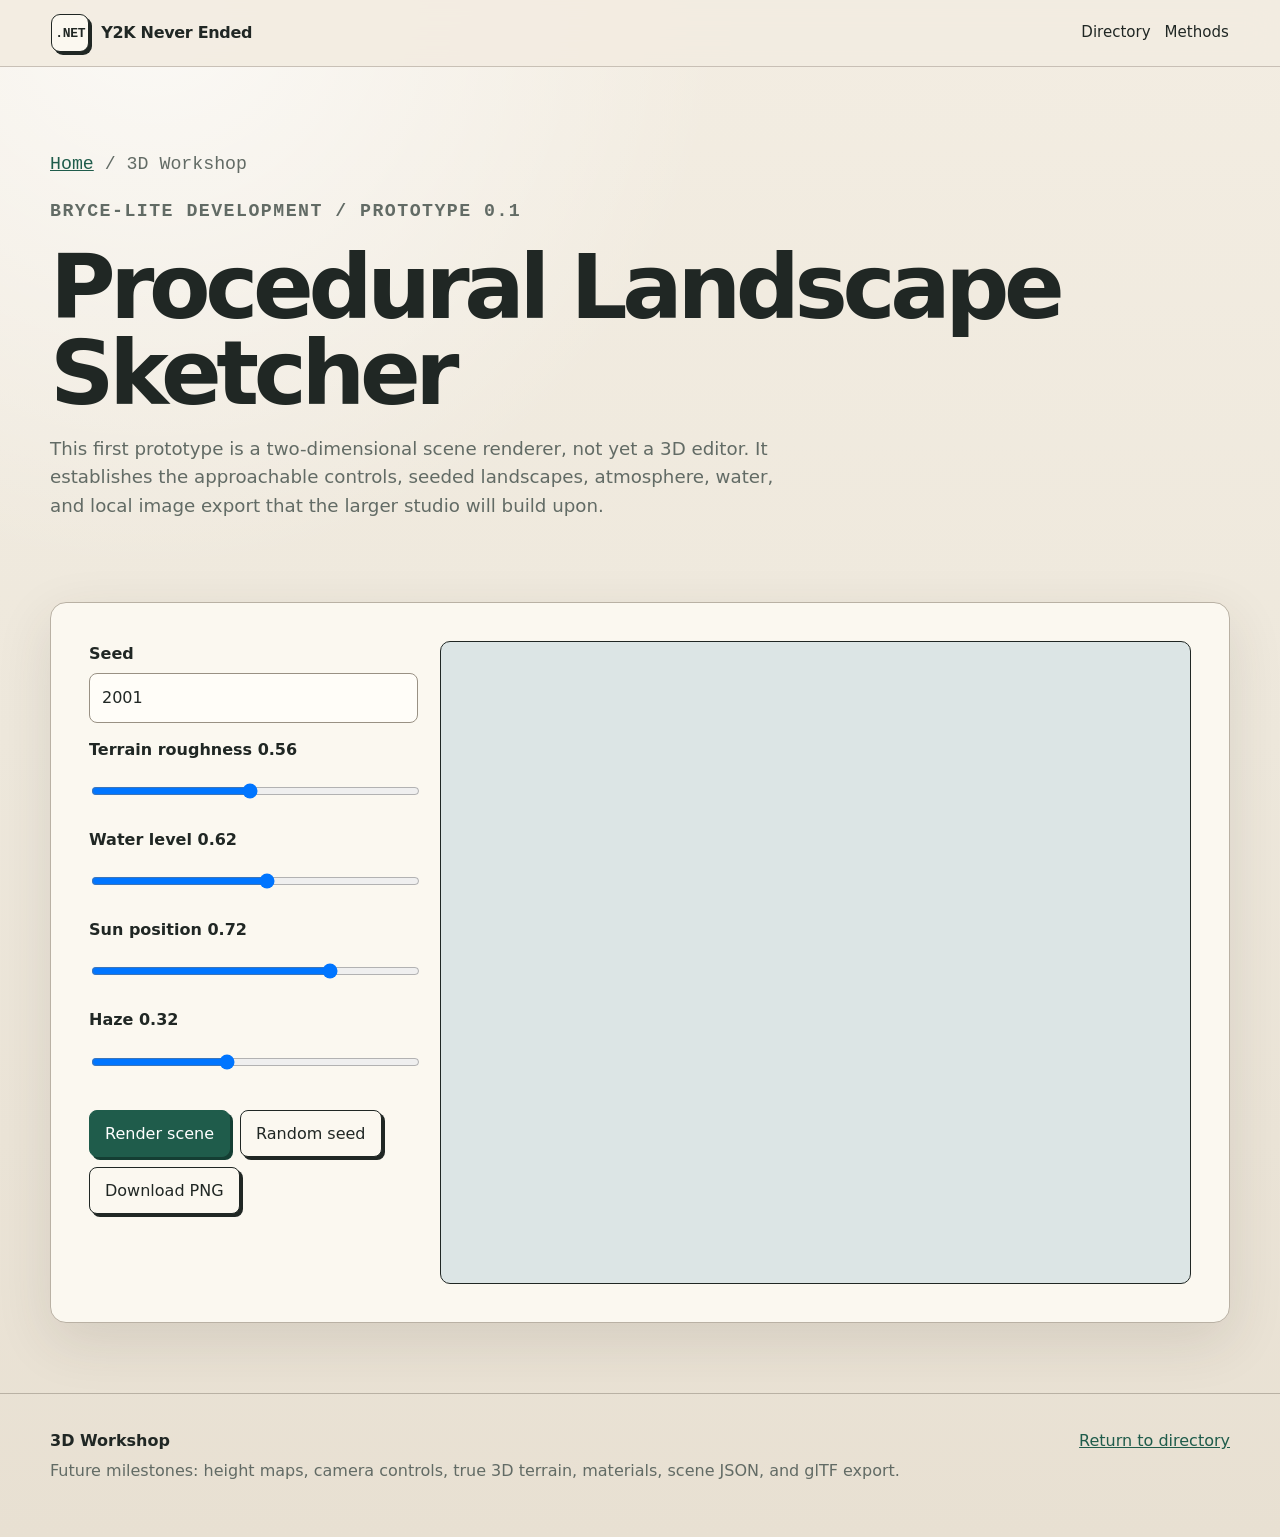
==== 3d/index.html @ ad069b00 "Add procedural landscape sketcher interface" ====
<!doctype html>
<html lang="en">
<head>
  <meta charset="utf-8" />
  <meta name="viewport" content="width=device-width, initial-scale=1" />
  <meta name="description" content="A free procedural landscape sketcher and early Bryce-inspired browser studio prototype." />
  <title>Landscape Sketcher — Y2K Never Ended .Net</title>
  <link rel="stylesheet" href="../styles.css" />
</head>
<body>
  <a class="skip-link" href="#main">Skip to content</a>
  <header class="site-header"><a class="brand" href="../index.html"><span class="brand-mark">.NET</span><span>Y2K Never Ended</span></a><nav><a href="../index.html#directory">Directory</a><a href="../methods/index.html">Methods</a></nav></header>
  <main id="main" class="shell">
    <section class="page-hero">
      <p class="breadcrumb"><a href="../index.html">Home</a> / 3D Workshop</p>
      <p class="eyebrow">BRYCE-LITE DEVELOPMENT / PROTOTYPE 0.1</p>
      <h1>Procedural Landscape Sketcher</h1>
      <p>This first prototype is a two-dimensional scene renderer, not yet a 3D editor. It establishes the approachable controls, seeded landscapes, atmosphere, water, and local image export that the larger studio will build upon.</p>
    </section>

    <section class="workbench two-column">
      <div class="stack">
        <div class="field"><label for="seed">Seed</label><input id="seed" type="number" value="2001" min="1" max="999999" /></div>
        <div class="field"><label for="roughness">Terrain roughness <output id="roughnessOut">0.56</output></label><input id="roughness" type="range" min="0.15" max="1" step="0.01" value="0.56" /></div>
        <div class="field"><label for="water">Water level <output id="waterOut">0.62</output></label><input id="water" type="range" min="0.35" max="0.85" step="0.01" value="0.62" /></div>
        <div class="field"><label for="sunX">Sun position <output id="sunXOut">0.72</output></label><input id="sunX" type="range" min="0.08" max="0.92" step="0.01" value="0.72" /></div>
        <div class="field"><label for="haze">Haze <output id="hazeOut">0.32</output></label><input id="haze" type="range" min="0" max="0.8" step="0.01" value="0.32" /></div>
        <div class="action-row"><button id="render" class="primary">Render scene</button><button id="randomize">Random seed</button><button id="download">Download PNG</button></div>
        <p class="feedback" id="sceneStatus" aria-live="polite"></p>
      </div>
      <div class="canvas-wrap"><canvas id="scene" width="1280" height="720">Your browser does not support canvas.</canvas></div>
    </section>
  </main>
  <footer class="site-footer"><div class="shell footer-grid"><div><strong>3D Workshop</strong><p>Future milestones: height maps, camera controls, true 3D terrain, materials, scene JSON, and glTF export.</p></div><div><a href="../index.html">Return to directory</a></div></div></footer>
  <script src="landscape.js"></script>
</body>
</html>
---- styles.css ----
:root {
  color-scheme: light;
  --paper: #eee8dc;
  --paper-deep: #e2dacb;
  --ink: #202724;
  --muted: #626b65;
  --line: #b9b1a4;
  --panel: rgba(255, 253, 247, 0.82);
  --panel-solid: #fbf8f0;
  --green: #1f5c4b;
  --green-soft: #d9e9df;
  --blue: #315d72;
  --amber: #8a5a20;
  --red: #8b3d36;
  --shadow: 0 18px 55px rgba(60, 51, 41, 0.12);
  --radius: 16px;
  --mono: "SFMono-Regular", Consolas, "Liberation Mono", monospace;
  --sans: Inter, ui-sans-serif, system-ui, -apple-system, BlinkMacSystemFont, "Segoe UI", sans-serif;
}

* { box-sizing: border-box; }
html { scroll-behavior: smooth; }
body {
  margin: 0;
  background:
    radial-gradient(circle at 12% 0%, rgba(255,255,255,.7), transparent 30%),
    linear-gradient(180deg, #f3ede2 0%, var(--paper) 48%, #e8e0d2 100%);
  color: var(--ink);
  font-family: var(--sans);
  line-height: 1.58;
}
a { color: var(--green); }
a:hover { color: #123f33; }
button, input, textarea, select { font: inherit; }
button, .button { min-height: 44px; }
img, canvas { max-width: 100%; }

.skip-link {
  position: fixed;
  left: 12px;
  top: -80px;
  background: var(--ink);
  color: white;
  padding: 10px 14px;
  z-index: 1000;
}
.skip-link:focus { top: 12px; }

.site-header {
  position: sticky;
  top: 0;
  z-index: 50;
  display: flex;
  align-items: center;
  justify-content: space-between;
  gap: 20px;
  padding: 14px clamp(18px, 4vw, 56px);
  border-bottom: 1px solid rgba(110, 100, 88, .32);
  background: rgba(242, 236, 225, .92);
  backdrop-filter: blur(15px);
}
.brand {
  display: flex;
  align-items: center;
  gap: 12px;
  color: var(--ink);
  text-decoration: none;
  font-weight: 800;
  letter-spacing: -.02em;
}
.brand-mark {
  display: grid;
  place-items: center;
  width: 38px;
  height: 38px;
  border: 1px solid var(--ink);
  border-radius: 9px;
  background: var(--panel-solid);
  font: 700 13px var(--mono);
  box-shadow: 3px 3px 0 var(--ink);
}
.site-header nav { display: flex; flex-wrap: wrap; gap: 14px; }
.site-header nav a { color: var(--ink); text-decoration: none; font-size: .94rem; }
.site-header nav a:hover { text-decoration: underline; }

.shell { width: min(1180px, calc(100% - 36px)); margin-inline: auto; }
.hero { padding: clamp(72px, 10vw, 135px) 0 68px; }
.eyebrow, .kicker, .status, .tag {
  font-family: var(--mono);
  letter-spacing: .08em;
  text-transform: uppercase;
  font-size: .78rem;
}
.eyebrow { color: var(--green); font-weight: 700; }
.hero h1 {
  max-width: 960px;
  margin: 15px 0 22px;
  font-size: clamp(3rem, 8vw, 7.8rem);
  line-height: .9;
  letter-spacing: -.07em;
}
.hero h1 span { display: block; color: var(--green); }
.hero-copy { max-width: 790px; font-size: clamp(1.08rem, 2vw, 1.35rem); color: #3f4843; }
.hero-actions { display: flex; flex-wrap: wrap; gap: 12px; margin-top: 30px; }
.button, button {
  display: inline-flex;
  align-items: center;
  justify-content: center;
  gap: 8px;
  border: 1px solid var(--ink);
  border-radius: 8px;
  padding: 10px 15px;
  background: var(--panel-solid);
  color: var(--ink);
  text-decoration: none;
  cursor: pointer;
  box-shadow: 3px 3px 0 var(--ink);
  transition: transform .12s ease, box-shadow .12s ease;
}
.button:hover, button:hover { color: var(--ink); transform: translate(1px, 1px); box-shadow: 2px 2px 0 var(--ink); }
.button.primary, button.primary { background: var(--green); color: white; border-color: var(--green); box-shadow: 3px 3px 0 #143e33; }
.button.quiet { box-shadow: none; border-color: var(--line); }

.promise-strip {
  display: grid;
  grid-template-columns: repeat(4, 1fr);
  gap: 1px;
  border: 1px solid var(--line);
  background: var(--line);
  border-radius: var(--radius);
  overflow: hidden;
  box-shadow: var(--shadow);
}
.promise-strip div { padding: 22px; background: var(--panel-solid); }
.promise-strip strong { display: block; margin-bottom: 4px; }
.promise-strip span { color: var(--muted); font-size: .92rem; }

.section { padding: 80px 0; }
.section-heading { display: grid; grid-template-columns: .8fr 1.2fr; gap: 45px; margin-bottom: 30px; }
.section-heading h2 { margin: 0; font-size: clamp(2.1rem, 4vw, 4.2rem); line-height: 1; letter-spacing: -.045em; }
.section-heading p { margin: 0; color: var(--muted); font-size: 1.08rem; }

.directory-grid { display: grid; grid-template-columns: repeat(12, 1fr); gap: 16px; }
.directory-card {
  grid-column: span 4;
  min-height: 270px;
  display: flex;
  flex-direction: column;
  padding: 24px;
  border: 1px solid var(--line);
  border-radius: var(--radius);
  background: var(--panel);
  box-shadow: var(--shadow);
}
.directory-card.large { grid-column: span 6; }
.directory-card h3 { margin: 16px 0 8px; font-size: 1.55rem; letter-spacing: -.025em; }
.directory-card p { color: var(--muted); }
.directory-card .card-link { margin-top: auto; font-weight: 700; }
.status { align-self: flex-start; padding: 5px 8px; border: 1px solid var(--line); border-radius: 999px; background: white; }
.status.live { color: var(--green); border-color: #7fa996; background: #edf7f0; }
.status.building { color: var(--amber); background: #fff5df; }

.rule-grid { display: grid; grid-template-columns: repeat(3, 1fr); gap: 16px; }
.rule { border-top: 1px solid var(--ink); padding-top: 15px; }
.rule strong { display: block; margin-bottom: 6px; }
.rule p { color: var(--muted); margin: 0; }

.notice, .workbench, .content-panel {
  border: 1px solid var(--line);
  border-radius: var(--radius);
  background: var(--panel-solid);
  box-shadow: var(--shadow);
}
.notice { padding: 20px; }
.notice strong { color: var(--green); }

.page-hero { padding: 65px 0 35px; }
.page-hero h1 { margin: 10px 0 14px; font-size: clamp(2.6rem, 7vw, 6rem); line-height: .96; letter-spacing: -.06em; }
.page-hero p { max-width: 760px; color: var(--muted); font-size: 1.14rem; }
.breadcrumb { font-family: var(--mono); font-size: .82rem; }

.workbench { padding: clamp(20px, 4vw, 38px); margin: 28px 0 70px; }
.form-grid { display: grid; grid-template-columns: repeat(2, 1fr); gap: 18px; }
.field { display: grid; gap: 7px; }
.field.full { grid-column: 1 / -1; }
.field label { font-weight: 700; }
.field small { color: var(--muted); }
input, textarea, select {
  width: 100%;
  border: 1px solid #999184;
  border-radius: 8px;
  padding: 11px 12px;
  background: #fffdf8;
  color: var(--ink);
}
textarea { min-height: 116px; resize: vertical; }
input:focus, textarea:focus, select:focus, button:focus-visible, a:focus-visible {
  outline: 3px solid rgba(49, 93, 114, .35);
  outline-offset: 2px;
}
.output-box { margin-top: 24px; }
.output-box textarea { min-height: 330px; font-family: var(--mono); font-size: .88rem; }
.action-row { display: flex; flex-wrap: wrap; gap: 10px; margin-top: 12px; }
.feedback { min-height: 1.5em; color: var(--green); font-weight: 700; }

.keyboard { display: grid; grid-template-columns: repeat(13, minmax(42px, 1fr)); gap: 6px; margin: 25px 0; }
.key { position: relative; min-height: 160px; padding: 10px 5px; align-items: flex-end; background: #fffdf8; box-shadow: 2px 2px 0 var(--ink); user-select: none; touch-action: none; }
.key.sharp { background: #2a302d; color: white; min-height: 115px; align-self: start; }
.key.active { background: var(--green-soft); transform: translate(1px,1px); box-shadow: 1px 1px 0 var(--ink); }
.control-grid { display: grid; grid-template-columns: repeat(5, 1fr); gap: 14px; }
.control-grid output { font-family: var(--mono); color: var(--green); }

.canvas-wrap { border: 1px solid var(--ink); border-radius: 10px; overflow: hidden; background: #dce5e5; }
.canvas-wrap canvas { display: block; width: 100%; height: auto; }
.two-column { display: grid; grid-template-columns: minmax(260px,.7fr) minmax(0,1.6fr); gap: 22px; }
.stack { display: grid; gap: 14px; }

.record-list, .method-list { display: grid; gap: 14px; }
.record, .method-step { padding: 20px; border: 1px solid var(--line); border-radius: 12px; background: var(--panel-solid); }
.record h2, .method-step h2 { margin: 0 0 8px; }
.record p, .method-step p { color: var(--muted); }

.site-footer { margin-top: 60px; border-top: 1px solid var(--line); padding: 34px 0 50px; }
.footer-grid { display: flex; justify-content: space-between; gap: 30px; flex-wrap: wrap; }
.footer-grid p { margin: 4px 0; color: var(--muted); }

@media (max-width: 900px) {
  .promise-strip { grid-template-columns: repeat(2, 1fr); }
  .section-heading, .two-column { grid-template-columns: 1fr; }
  .directory-card, .directory-card.large { grid-column: span 6; }
  .control-grid { grid-template-columns: repeat(2, 1fr); }
  .keyboard { grid-template-columns: repeat(7, 1fr); }
}
@media (max-width: 620px) {
  .site-header { align-items: flex-start; flex-direction: column; }
  .site-header nav { gap: 10px; }
  .hero { padding-top: 55px; }
  .promise-strip, .form-grid, .rule-grid { grid-template-columns: 1fr; }
  .directory-card, .directory-card.large { grid-column: 1 / -1; }
  .field.full { grid-column: auto; }
  .keyboard { grid-template-columns: repeat(5, 1fr); }
  .key, .key.sharp { min-height: 86px; }
}
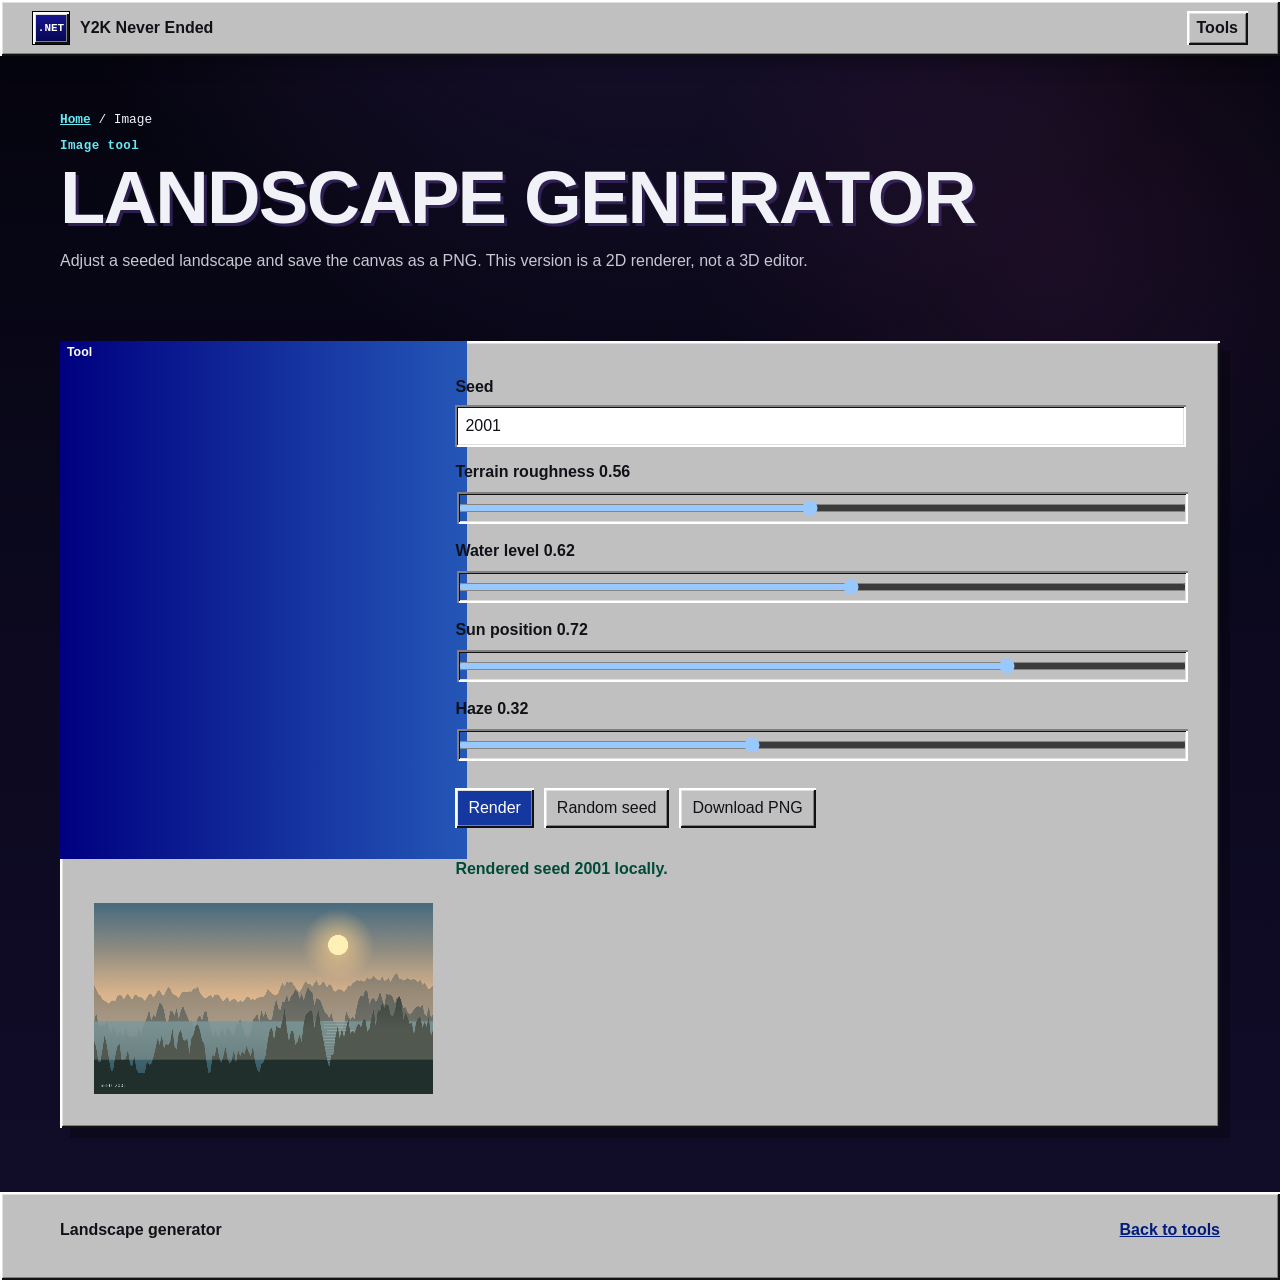
==== commit bf27d84b: "Simplify landscape generator copy" ====
--- a/3d/index.html
+++ b/3d/index.html
@@ -3,19 +3,19 @@
 <head>
   <meta charset="utf-8" />
   <meta name="viewport" content="width=device-width, initial-scale=1" />
-  <meta name="description" content="A free procedural landscape sketcher and early Bryce-inspired browser studio prototype." />
-  <title>Landscape Sketcher — Y2K Never Ended .Net</title>
+  <meta name="description" content="A procedural landscape generator with local PNG export." />
+  <title>Landscape Generator — Y2K Never Ended .Net</title>
   <link rel="stylesheet" href="../styles.css" />
 </head>
 <body>
   <a class="skip-link" href="#main">Skip to content</a>
-  <header class="site-header"><a class="brand" href="../index.html"><span class="brand-mark">.NET</span><span>Y2K Never Ended</span></a><nav><a href="../index.html#directory">Directory</a><a href="../methods/index.html">Methods</a></nav></header>
+  <header class="site-header"><a class="brand" href="../index.html"><span class="brand-mark">.NET</span><span>Y2K Never Ended</span></a><nav><a href="../index.html#tools">Tools</a></nav></header>
   <main id="main" class="shell">
     <section class="page-hero">
-      <p class="breadcrumb"><a href="../index.html">Home</a> / 3D Workshop</p>
-      <p class="eyebrow">BRYCE-LITE DEVELOPMENT / PROTOTYPE 0.1</p>
-      <h1>Procedural Landscape Sketcher</h1>
-      <p>This first prototype is a two-dimensional scene renderer, not yet a 3D editor. It establishes the approachable controls, seeded landscapes, atmosphere, water, and local image export that the larger studio will build upon.</p>
+      <p class="breadcrumb"><a href="../index.html">Home</a> / Image</p>
+      <p class="eyebrow">Image tool</p>
+      <h1>Landscape generator</h1>
+      <p>Adjust a seeded landscape and save the canvas as a PNG. This version is a 2D renderer, not a 3D editor.</p>
     </section>
 
     <section class="workbench two-column">
@@ -25,13 +25,13 @@
         <div class="field"><label for="water">Water level <output id="waterOut">0.62</output></label><input id="water" type="range" min="0.35" max="0.85" step="0.01" value="0.62" /></div>
         <div class="field"><label for="sunX">Sun position <output id="sunXOut">0.72</output></label><input id="sunX" type="range" min="0.08" max="0.92" step="0.01" value="0.72" /></div>
         <div class="field"><label for="haze">Haze <output id="hazeOut">0.32</output></label><input id="haze" type="range" min="0" max="0.8" step="0.01" value="0.32" /></div>
-        <div class="action-row"><button id="render" class="primary">Render scene</button><button id="randomize">Random seed</button><button id="download">Download PNG</button></div>
+        <div class="action-row"><button id="render" class="primary">Render</button><button id="randomize">Random seed</button><button id="download">Download PNG</button></div>
         <p class="feedback" id="sceneStatus" aria-live="polite"></p>
       </div>
       <div class="canvas-wrap"><canvas id="scene" width="1280" height="720">Your browser does not support canvas.</canvas></div>
     </section>
   </main>
-  <footer class="site-footer"><div class="shell footer-grid"><div><strong>3D Workshop</strong><p>Future milestones: height maps, camera controls, true 3D terrain, materials, scene JSON, and glTF export.</p></div><div><a href="../index.html">Return to directory</a></div></div></footer>
+  <footer class="site-footer"><div class="shell footer-grid"><div><strong>Landscape generator</strong></div><div><a href="../index.html">Back to tools</a></div></div></footer>
   <script src="landscape.js"></script>
 </body>
 </html>
--- a/styles.css
+++ b/styles.css
@@ -1,48 +1,82 @@
 :root {
-  color-scheme: light;
-  --paper: #eee8dc;
-  --paper-deep: #e2dacb;
-  --ink: #202724;
-  --muted: #626b65;
-  --line: #b9b1a4;
-  --panel: rgba(255, 253, 247, 0.82);
-  --panel-solid: #fbf8f0;
-  --green: #1f5c4b;
-  --green-soft: #d9e9df;
-  --blue: #315d72;
-  --amber: #8a5a20;
-  --red: #8b3d36;
-  --shadow: 0 18px 55px rgba(60, 51, 41, 0.12);
-  --radius: 16px;
-  --mono: "SFMono-Regular", Consolas, "Liberation Mono", monospace;
-  --sans: Inter, ui-sans-serif, system-ui, -apple-system, BlinkMacSystemFont, "Segoe UI", sans-serif;
+  color-scheme: dark;
+  --space: #070718;
+  --space-2: #11102a;
+  --win-gray: #c0c0c0;
+  --win-light: #ffffff;
+  --win-mid: #dfdfdf;
+  --win-shadow: #808080;
+  --win-dark: #111111;
+  --win-blue: #000080;
+  --ink: #111118;
+  --muted: #4e4e5e;
+  --cyan: #69e8f2;
+  --pink: #d98acb;
+  --violet: #9e8bd8;
+  --yellow: #e8df91;
+  --green: #007b63;
+  --amber: #825400;
+  --mono: "Lucida Console", "Courier New", monospace;
+  --sans: Tahoma, "MS Sans Serif", Verdana, Arial, sans-serif;
+  --display: Impact, Haettenschweiler, "Arial Black", sans-serif;
+  --outset: inset 2px 2px 0 var(--win-light), inset -2px -2px 0 var(--win-dark), inset 3px 3px 0 var(--win-mid), inset -3px -3px 0 var(--win-shadow);
+  --inset: inset 2px 2px 0 var(--win-shadow), inset -2px -2px 0 var(--win-light), inset 3px 3px 0 var(--win-dark), inset -3px -3px 0 var(--win-mid);
 }
 
 * { box-sizing: border-box; }
-html { scroll-behavior: smooth; }
+html { scroll-behavior: smooth; background: var(--space); }
 body {
+  min-height: 100vh;
   margin: 0;
+  overflow-x: hidden;
+  color: #f3f3fa;
+  font-family: var(--sans);
+  line-height: 1.5;
   background:
-    radial-gradient(circle at 12% 0%, rgba(255,255,255,.7), transparent 30%),
-    linear-gradient(180deg, #f3ede2 0%, var(--paper) 48%, #e8e0d2 100%);
-  color: var(--ink);
-  font-family: var(--sans);
-  line-height: 1.58;
-}
-a { color: var(--green); }
-a:hover { color: #123f33; }
+    radial-gradient(circle at 50% -20%, rgba(116, 73, 190, .28), transparent 38%),
+    radial-gradient(circle at 82% 18%, rgba(190, 72, 161, .12), transparent 24%),
+    linear-gradient(180deg, #04040d 0%, #0c0920 52%, #120d2a 100%);
+}
+body::before {
+  content: "";
+  position: fixed;
+  inset: 0;
+  z-index: -2;
+  pointer-events: none;
+  opacity: .65;
+  background-image:
+    radial-gradient(circle, rgba(255,255,255,.9) 0 1px, transparent 1.4px),
+    radial-gradient(circle, rgba(105,232,242,.72) 0 1px, transparent 1.5px),
+    radial-gradient(circle, rgba(217,138,203,.58) 0 1px, transparent 1.5px);
+  background-size: 94px 94px, 157px 157px, 239px 239px;
+  background-position: 12px 18px, 48px 73px, 115px 31px;
+}
+body::after {
+  content: "";
+  position: fixed;
+  inset: 0;
+  z-index: -1;
+  pointer-events: none;
+  opacity: .08;
+  background: repeating-linear-gradient(0deg, transparent 0 3px, #fff 3px 4px);
+}
+
+main, .site-header, .site-footer { position: relative; z-index: 1; }
+a { color: #001b7b; font-weight: 700; }
+a:hover { color: #65005c; }
 button, input, textarea, select { font: inherit; }
-button, .button { min-height: 44px; }
+button, .button { min-height: 40px; }
 img, canvas { max-width: 100%; }
 
 .skip-link {
   position: fixed;
   left: 12px;
-  top: -80px;
-  background: var(--ink);
-  color: white;
-  padding: 10px 14px;
+  top: -90px;
   z-index: 1000;
+  padding: 9px 13px;
+  background: var(--win-gray);
+  color: var(--ink);
+  box-shadow: var(--outset);
 }
 .skip-link:focus { top: 12px; }
 
@@ -53,179 +87,256 @@
   display: flex;
   align-items: center;
   justify-content: space-between;
-  gap: 20px;
-  padding: 14px clamp(18px, 4vw, 56px);
-  border-bottom: 1px solid rgba(110, 100, 88, .32);
-  background: rgba(242, 236, 225, .92);
-  backdrop-filter: blur(15px);
+  gap: 18px;
+  min-height: 56px;
+  padding: 8px clamp(12px, 3vw, 32px);
+  color: var(--ink);
+  background: var(--win-gray);
+  box-shadow: var(--outset), 0 6px 18px rgba(0,0,0,.34);
 }
 .brand {
   display: flex;
   align-items: center;
-  gap: 12px;
+  gap: 10px;
   color: var(--ink);
   text-decoration: none;
-  font-weight: 800;
-  letter-spacing: -.02em;
+  font-weight: 700;
 }
 .brand-mark {
   display: grid;
   place-items: center;
   width: 38px;
-  height: 38px;
-  border: 1px solid var(--ink);
-  border-radius: 9px;
-  background: var(--panel-solid);
-  font: 700 13px var(--mono);
-  box-shadow: 3px 3px 0 var(--ink);
-}
-.site-header nav { display: flex; flex-wrap: wrap; gap: 14px; }
-.site-header nav a { color: var(--ink); text-decoration: none; font-size: .94rem; }
-.site-header nav a:hover { text-decoration: underline; }
-
-.shell { width: min(1180px, calc(100% - 36px)); margin-inline: auto; }
-.hero { padding: clamp(72px, 10vw, 135px) 0 68px; }
+  height: 34px;
+  color: #fff;
+  background: linear-gradient(180deg, #181897, #05054d);
+  border: 1px solid #000;
+  box-shadow: var(--outset);
+  font: 700 11px var(--mono);
+}
+.site-header nav { display: flex; flex-wrap: wrap; gap: 8px; }
+.site-header nav a {
+  display: inline-flex;
+  align-items: center;
+  min-height: 32px;
+  padding: 5px 10px;
+  color: var(--ink);
+  text-decoration: none;
+  background: var(--win-gray);
+  box-shadow: var(--outset);
+}
+.site-header nav a:active { box-shadow: var(--inset); }
+
+.shell { width: min(1160px, calc(100% - 32px)); margin-inline: auto; }
+.hero { padding: clamp(68px, 10vw, 118px) 0 60px; }
 .eyebrow, .kicker, .status, .tag {
-  font-family: var(--mono);
-  letter-spacing: .08em;
+  margin: 0;
+  font: 700 .78rem var(--mono);
+  letter-spacing: .035em;
+  text-transform: none;
+}
+.eyebrow, .kicker { color: var(--cyan); }
+.hero h1 {
+  max-width: 880px;
+  margin: 13px 0 18px;
+  color: #f5f5fb;
+  font-family: var(--display);
+  font-size: clamp(3.1rem, 7vw, 6.2rem);
+  font-weight: 800;
+  line-height: .94;
+  letter-spacing: -.035em;
   text-transform: uppercase;
-  font-size: .78rem;
-}
-.eyebrow { color: var(--green); font-weight: 700; }
-.hero h1 {
-  max-width: 960px;
-  margin: 15px 0 22px;
-  font-size: clamp(3rem, 8vw, 7.8rem);
-  line-height: .9;
-  letter-spacing: -.07em;
-}
-.hero h1 span { display: block; color: var(--green); }
-.hero-copy { max-width: 790px; font-size: clamp(1.08rem, 2vw, 1.35rem); color: #3f4843; }
-.hero-actions { display: flex; flex-wrap: wrap; gap: 12px; margin-top: 30px; }
+  text-shadow: 4px 4px 0 rgba(69, 47, 116, .72);
+}
+.hero h1 span { color: var(--cyan); }
+.hero-copy {
+  max-width: 650px;
+  margin: 0;
+  color: #d6d5df;
+  font-size: clamp(1rem, 1.8vw, 1.2rem);
+}
+.hero-actions { display: flex; flex-wrap: wrap; gap: 10px; margin-top: 24px; }
+
 .button, button {
   display: inline-flex;
   align-items: center;
   justify-content: center;
-  gap: 8px;
-  border: 1px solid var(--ink);
-  border-radius: 8px;
-  padding: 10px 15px;
-  background: var(--panel-solid);
+  gap: 7px;
+  border: 0;
+  border-radius: 0;
+  padding: 8px 13px;
+  background: var(--win-gray);
   color: var(--ink);
   text-decoration: none;
   cursor: pointer;
-  box-shadow: 3px 3px 0 var(--ink);
-  transition: transform .12s ease, box-shadow .12s ease;
-}
-.button:hover, button:hover { color: var(--ink); transform: translate(1px, 1px); box-shadow: 2px 2px 0 var(--ink); }
-.button.primary, button.primary { background: var(--green); color: white; border-color: var(--green); box-shadow: 3px 3px 0 #143e33; }
-.button.quiet { box-shadow: none; border-color: var(--line); }
-
-.promise-strip {
+  box-shadow: var(--outset);
+}
+.button:hover, button:hover { color: var(--ink); }
+.button:active, button:active { box-shadow: var(--inset); transform: translate(1px, 1px); }
+.button.primary, button.primary {
+  background: #1537a0;
+  color: #fff;
+}
+.button.quiet { background: var(--win-gray); }
+
+.section { padding: 60px 0; }
+.section-heading {
   display: grid;
-  grid-template-columns: repeat(4, 1fr);
-  gap: 1px;
-  border: 1px solid var(--line);
-  background: var(--line);
-  border-radius: var(--radius);
-  overflow: hidden;
-  box-shadow: var(--shadow);
-}
-.promise-strip div { padding: 22px; background: var(--panel-solid); }
-.promise-strip strong { display: block; margin-bottom: 4px; }
-.promise-strip span { color: var(--muted); font-size: .92rem; }
-
-.section { padding: 80px 0; }
-.section-heading { display: grid; grid-template-columns: .8fr 1.2fr; gap: 45px; margin-bottom: 30px; }
-.section-heading h2 { margin: 0; font-size: clamp(2.1rem, 4vw, 4.2rem); line-height: 1; letter-spacing: -.045em; }
-.section-heading p { margin: 0; color: var(--muted); font-size: 1.08rem; }
-
-.directory-grid { display: grid; grid-template-columns: repeat(12, 1fr); gap: 16px; }
+  grid-template-columns: minmax(250px, .75fr) minmax(280px, 1.25fr);
+  gap: 36px;
+  align-items: end;
+  margin-bottom: 24px;
+}
+.section-heading h2 {
+  margin: 7px 0 0;
+  color: #f1f1f8;
+  font-family: var(--display);
+  font-size: clamp(2.1rem, 4.5vw, 4rem);
+  line-height: .98;
+  letter-spacing: -.025em;
+  text-transform: uppercase;
+}
+.section-heading > p { margin: 0; color: #c9c8d2; font-size: 1rem; }
+.compact-heading h2 { font-size: clamp(1.9rem, 3.6vw, 3.2rem); }
+
+.directory-grid { display: grid; grid-template-columns: repeat(12, 1fr); gap: 18px; }
+.directory-card,
+.record,
+.method-step,
+.workbench,
+.notice,
+.content-panel {
+  position: relative;
+  color: var(--ink);
+  background: var(--win-gray);
+  box-shadow: var(--outset), 10px 10px 0 rgba(0,0,0,.28);
+}
 .directory-card {
   grid-column: span 4;
-  min-height: 270px;
+  min-height: 220px;
   display: flex;
   flex-direction: column;
-  padding: 24px;
-  border: 1px solid var(--line);
-  border-radius: var(--radius);
-  background: var(--panel);
-  box-shadow: var(--shadow);
+  padding: 24px 22px 20px;
 }
 .directory-card.large { grid-column: span 6; }
-.directory-card h3 { margin: 16px 0 8px; font-size: 1.55rem; letter-spacing: -.025em; }
-.directory-card p { color: var(--muted); }
-.directory-card .card-link { margin-top: auto; font-weight: 700; }
-.status { align-self: flex-start; padding: 5px 8px; border: 1px solid var(--line); border-radius: 999px; background: white; }
-.status.live { color: var(--green); border-color: #7fa996; background: #edf7f0; }
-.status.building { color: var(--amber); background: #fff5df; }
-
+.directory-card::before,
+.record::before,
+.method-step::before,
+.workbench::before {
+  display: block;
+  margin: -20px -18px 18px;
+  padding: 4px 7px;
+  color: #fff;
+  background: linear-gradient(90deg, var(--win-blue), #2457b7);
+  font: 700 .77rem var(--sans);
+}
+.directory-card::before { content: "Tool"; }
+.record::before { content: "Notes"; }
+.method-step::before { content: "Section"; }
+.workbench::before { content: "Tool"; margin: calc(-1 * clamp(20px, 4vw, 34px)) calc(-1 * clamp(20px, 4vw, 34px)) 22px; }
+.directory-card h3 {
+  margin: 13px 0 8px;
+  color: #161622;
+  font-size: 1.38rem;
+  line-height: 1.15;
+}
+.directory-card p { margin: 0 0 18px; color: var(--muted); }
+.directory-card .card-link { margin-top: auto; }
+.status {
+  align-self: flex-start;
+  padding: 3px 6px;
+  color: #003f32;
+  background: #d8f0e8;
+  border: 1px solid #5f8077;
+}
+.status.building { color: #5e3b00; background: #efe0bd; }
+
+.compact-record { max-width: 850px; padding: 22px 22px 20px; }
+.compact-record p { margin-top: 0; }
 .rule-grid { display: grid; grid-template-columns: repeat(3, 1fr); gap: 16px; }
-.rule { border-top: 1px solid var(--ink); padding-top: 15px; }
-.rule strong { display: block; margin-bottom: 6px; }
-.rule p { color: var(--muted); margin: 0; }
-
-.notice, .workbench, .content-panel {
-  border: 1px solid var(--line);
-  border-radius: var(--radius);
-  background: var(--panel-solid);
-  box-shadow: var(--shadow);
-}
-.notice { padding: 20px; }
-.notice strong { color: var(--green); }
-
-.page-hero { padding: 65px 0 35px; }
-.page-hero h1 { margin: 10px 0 14px; font-size: clamp(2.6rem, 7vw, 6rem); line-height: .96; letter-spacing: -.06em; }
-.page-hero p { max-width: 760px; color: var(--muted); font-size: 1.14rem; }
-.breadcrumb { font-family: var(--mono); font-size: .82rem; }
-
-.workbench { padding: clamp(20px, 4vw, 38px); margin: 28px 0 70px; }
-.form-grid { display: grid; grid-template-columns: repeat(2, 1fr); gap: 18px; }
-.field { display: grid; gap: 7px; }
+.rule { padding: 16px; color: var(--ink); background: var(--win-gray); box-shadow: var(--outset); }
+.rule strong { display: block; margin-bottom: 5px; }
+.rule p { margin: 0; color: var(--muted); }
+
+.notice { padding: 18px; }
+.notice strong { color: #003f32; }
+.page-hero { padding: 56px 0 28px; }
+.page-hero h1 {
+  max-width: 920px;
+  margin: 9px 0 12px;
+  color: #f1f1f8;
+  font-family: var(--display);
+  font-size: clamp(2.5rem, 5.8vw, 4.8rem);
+  line-height: .96;
+  letter-spacing: -.025em;
+  text-transform: uppercase;
+  text-shadow: 3px 3px 0 rgba(69, 47, 116, .62);
+}
+.page-hero > p:not(.breadcrumb):not(.eyebrow) { max-width: 760px; color: #c9c8d2; font-size: 1rem; }
+.breadcrumb { margin: 0 0 12px; font: .8rem var(--mono); }
+.breadcrumb a { color: var(--cyan); }
+
+.workbench { padding: clamp(20px, 4vw, 34px); margin: 24px 0 64px; }
+.form-grid { display: grid; grid-template-columns: repeat(2, 1fr); gap: 17px; }
+.field { display: grid; gap: 6px; }
 .field.full { grid-column: 1 / -1; }
 .field label { font-weight: 700; }
 .field small { color: var(--muted); }
 input, textarea, select {
   width: 100%;
-  border: 1px solid #999184;
-  border-radius: 8px;
-  padding: 11px 12px;
-  background: #fffdf8;
-  color: var(--ink);
-}
-textarea { min-height: 116px; resize: vertical; }
+  border: 0;
+  border-radius: 0;
+  padding: 9px 10px;
+  background: #fff;
+  color: var(--ink);
+  box-shadow: var(--inset);
+}
+input[type="range"] { padding: 8px 5px; }
+textarea { min-height: 112px; resize: vertical; }
 input:focus, textarea:focus, select:focus, button:focus-visible, a:focus-visible {
-  outline: 3px solid rgba(49, 93, 114, .35);
+  outline: 2px dotted #000;
   outline-offset: 2px;
 }
-.output-box { margin-top: 24px; }
-.output-box textarea { min-height: 330px; font-family: var(--mono); font-size: .88rem; }
+.output-box { margin-top: 22px; }
+.output-box textarea { min-height: 260px; font-family: var(--mono); font-size: .86rem; }
 .action-row { display: flex; flex-wrap: wrap; gap: 10px; margin-top: 12px; }
-.feedback { min-height: 1.5em; color: var(--green); font-weight: 700; }
-
-.keyboard { display: grid; grid-template-columns: repeat(13, minmax(42px, 1fr)); gap: 6px; margin: 25px 0; }
-.key { position: relative; min-height: 160px; padding: 10px 5px; align-items: flex-end; background: #fffdf8; box-shadow: 2px 2px 0 var(--ink); user-select: none; touch-action: none; }
-.key.sharp { background: #2a302d; color: white; min-height: 115px; align-self: start; }
-.key.active { background: var(--green-soft); transform: translate(1px,1px); box-shadow: 1px 1px 0 var(--ink); }
-.control-grid { display: grid; grid-template-columns: repeat(5, 1fr); gap: 14px; }
-.control-grid output { font-family: var(--mono); color: var(--green); }
-
-.canvas-wrap { border: 1px solid var(--ink); border-radius: 10px; overflow: hidden; background: #dce5e5; }
+.feedback { min-height: 1.4em; margin-bottom: 0; color: #004a38; font-weight: 700; }
+
+.keyboard { display: grid; grid-template-columns: repeat(13, minmax(42px, 1fr)); gap: 4px; margin: 24px 0; }
+.key {
+  position: relative;
+  min-height: 150px;
+  padding: 8px 4px;
+  align-items: flex-end;
+  background: #fff;
+  box-shadow: var(--outset);
+  user-select: none;
+  touch-action: none;
+}
+.key.sharp { min-height: 105px; align-self: start; background: #25252d; color: #fff; }
+.key.active { background: #aee8e8; box-shadow: var(--inset); }
+.control-grid { display: grid; grid-template-columns: repeat(5, 1fr); gap: 13px; }
+.control-grid output { color: #003d69; font-family: var(--mono); }
+
+.canvas-wrap { overflow: hidden; background: #111; box-shadow: var(--inset); }
 .canvas-wrap canvas { display: block; width: 100%; height: auto; }
-.two-column { display: grid; grid-template-columns: minmax(260px,.7fr) minmax(0,1.6fr); gap: 22px; }
-.stack { display: grid; gap: 14px; }
-
-.record-list, .method-list { display: grid; gap: 14px; }
-.record, .method-step { padding: 20px; border: 1px solid var(--line); border-radius: 12px; background: var(--panel-solid); }
-.record h2, .method-step h2 { margin: 0 0 8px; }
+.two-column { display: grid; grid-template-columns: minmax(250px,.72fr) minmax(0,1.55fr); gap: 22px; }
+.stack { display: grid; gap: 13px; }
+.record-list, .method-list { display: grid; gap: 16px; }
+.record, .method-step { padding: 20px 18px 18px; }
+.record h2, .method-step h2 { margin: 0 0 7px; color: #161622; font-size: 1.32rem; }
 .record p, .method-step p { color: var(--muted); }
 
-.site-footer { margin-top: 60px; border-top: 1px solid var(--line); padding: 34px 0 50px; }
-.footer-grid { display: flex; justify-content: space-between; gap: 30px; flex-wrap: wrap; }
-.footer-grid p { margin: 4px 0; color: var(--muted); }
+.site-footer {
+  margin-top: 52px;
+  padding: 26px 0 38px;
+  color: var(--ink);
+  background: var(--win-gray);
+  box-shadow: var(--outset);
+}
+.footer-grid { display: flex; justify-content: space-between; gap: 28px; flex-wrap: wrap; }
+.footer-grid p { margin: 3px 0; color: var(--muted); }
 
 @media (max-width: 900px) {
-  .promise-strip { grid-template-columns: repeat(2, 1fr); }
   .section-heading, .two-column { grid-template-columns: 1fr; }
   .directory-card, .directory-card.large { grid-column: span 6; }
   .control-grid { grid-template-columns: repeat(2, 1fr); }
@@ -233,11 +344,14 @@
 }
 @media (max-width: 620px) {
   .site-header { align-items: flex-start; flex-direction: column; }
-  .site-header nav { gap: 10px; }
-  .hero { padding-top: 55px; }
-  .promise-strip, .form-grid, .rule-grid { grid-template-columns: 1fr; }
+  .site-header nav { width: 100%; }
+  .hero { padding-top: 50px; }
+  .form-grid, .rule-grid { grid-template-columns: 1fr; }
   .directory-card, .directory-card.large { grid-column: 1 / -1; }
   .field.full { grid-column: auto; }
   .keyboard { grid-template-columns: repeat(5, 1fr); }
-  .key, .key.sharp { min-height: 86px; }
-}
+  .key, .key.sharp { min-height: 82px; }
+}
+@media (prefers-reduced-motion: reduce) {
+  html { scroll-behavior: auto; }
+}
